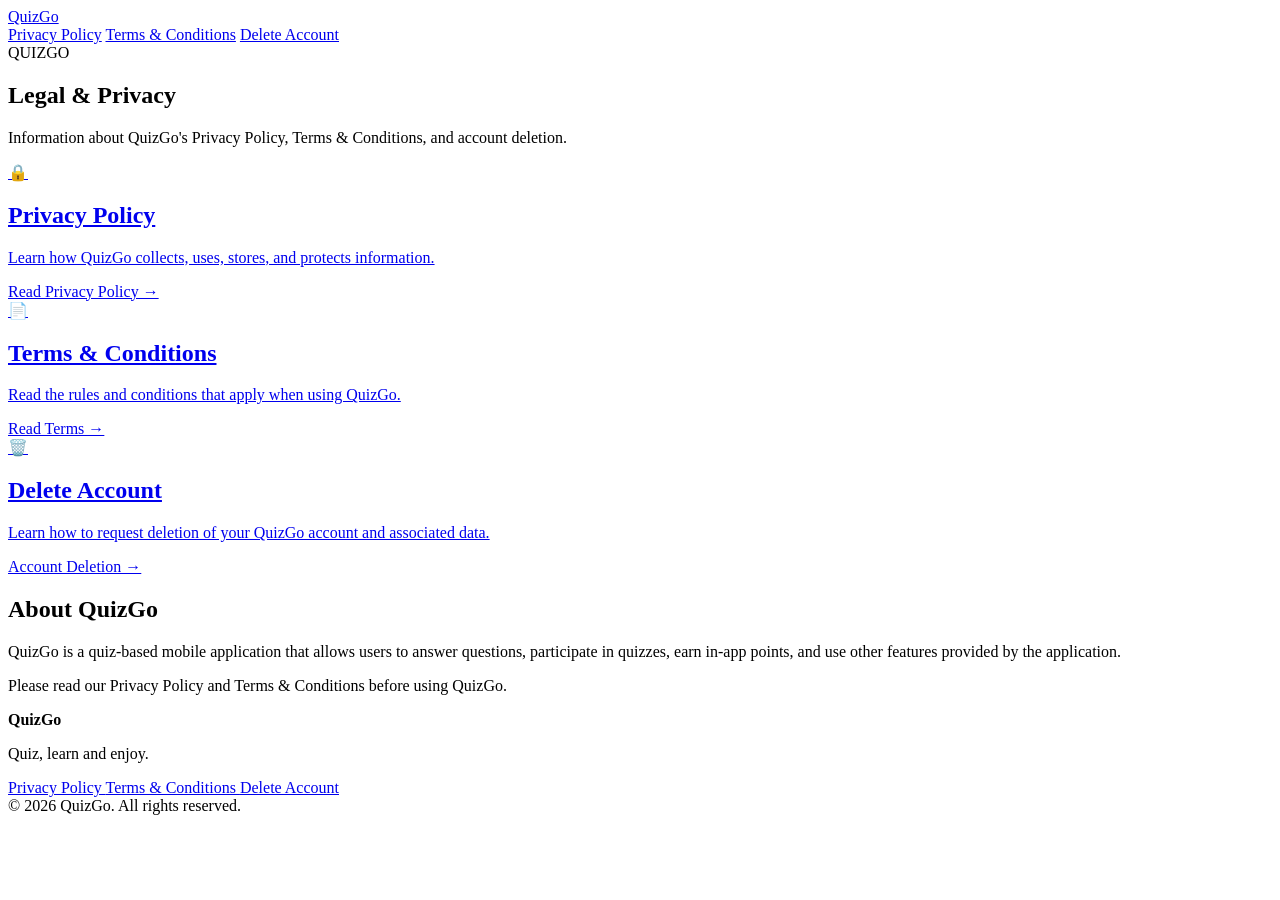
==== index.html @ be1265e0 "Create index.html" ====
<!DOCTYPE html>
<html lang="en">
<head>
    <meta charset="UTF-8">
    <meta name="viewport" content="width=device-width, initial-scale=1.0">

    <title>QuizGo - Legal</title>

    <meta name="description"
          content="QuizGo Privacy Policy, Terms and Conditions, and Account Deletion information.">

    <link rel="stylesheet" href="style.css">
</head>

<body>

<header class="site-header">
    <div class="container header-inner">
        <a href="index.html" class="logo">QuizGo</a>

        <nav>
            <a href="privacy-policy.html">Privacy Policy</a>
            <a href="terms-and-conditions.html">Terms & Conditions</a>
            <a href="delete-account.html">Delete Account</a>
        </nav>
    </div>
</header>


<main>

<section class="hero">
    <div class="container">

        <div class="badge">QUIZGO</div>

        <h1>Legal & Privacy</h1>

        <p>
            Information about QuizGo's Privacy Policy,
            Terms & Conditions, and account deletion.
        </p>

    </div>
</section>


<section class="cards-section">

    <div class="container">

        <div class="cards">

            <a href="privacy-policy.html" class="card">

                <div class="card-icon">
                    🔒
                </div>

                <h2>Privacy Policy</h2>

                <p>
                    Learn how QuizGo collects, uses, stores,
                    and protects information.
                </p>

                <span class="card-link">
                    Read Privacy Policy →
                </span>

            </a>


            <a href="terms-and-conditions.html" class="card">

                <div class="card-icon">
                    📄
                </div>

                <h2>Terms & Conditions</h2>

                <p>
                    Read the rules and conditions that apply
                    when using QuizGo.
                </p>

                <span class="card-link">
                    Read Terms →
                </span>

            </a>


            <a href="delete-account.html" class="card">

                <div class="card-icon">
                    🗑️
                </div>

                <h2>Delete Account</h2>

                <p>
                    Learn how to request deletion of your
                    QuizGo account and associated data.
                </p>

                <span class="card-link">
                    Account Deletion →
                </span>

            </a>

        </div>

    </div>
</section>


<section class="about">

    <div class="container narrow">

        <h2>About QuizGo</h2>

        <p>
            QuizGo is a quiz-based mobile application that
            allows users to answer questions, participate in
            quizzes, earn in-app points, and use other features
            provided by the application.
        </p>

        <p>
            Please read our Privacy Policy and Terms &
            Conditions before using QuizGo.
        </p>

    </div>

</section>

</main>


<footer>

    <div class="container footer-inner">

        <div>
            <strong>QuizGo</strong>
            <p>Quiz, learn and enjoy.</p>
        </div>

        <div class="footer-links">

            <a href="privacy-policy.html">
                Privacy Policy
            </a>

            <a href="terms-and-conditions.html">
                Terms & Conditions
            </a>

            <a href="delete-account.html">
                Delete Account
            </a>

        </div>

    </div>

    <div class="copyright">
        © 2026 QuizGo. All rights reserved.
    </div>

</footer>

</body>
</html>
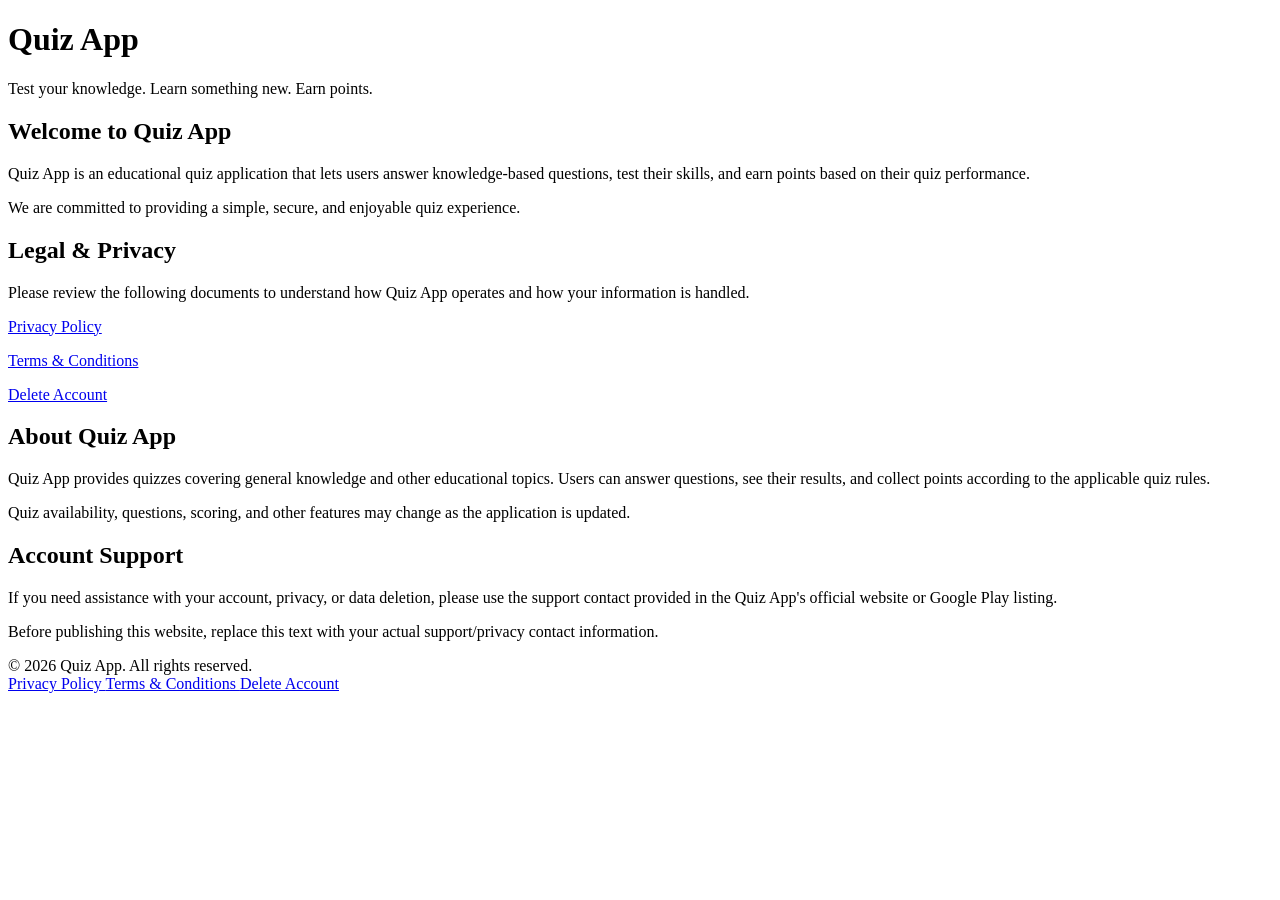
==== commit a8f2368c: "Update index.html" ====
--- a/index.html
+++ b/index.html
@@ -1,176 +1,125 @@
-<!DOCTYPE html>
+<!doctype html>
 <html lang="en">
 <head>
-    <meta charset="UTF-8">
-    <meta name="viewport" content="width=device-width, initial-scale=1.0">
-
-    <title>QuizGo - Legal</title>
-
-    <meta name="description"
-          content="QuizGo Privacy Policy, Terms and Conditions, and Account Deletion information.">
-
-    <link rel="stylesheet" href="style.css">
+  <meta charset="utf-8">
+  <meta name="viewport" content="width=device-width, initial-scale=1">
+  <meta name="description" content="Quiz App - Educational Quiz Application">
+  <title>Quiz App</title>
+  <link rel="stylesheet" href="styles.css">
 </head>
 
 <body>
 
 <header class="site-header">
-    <div class="container header-inner">
-        <a href="index.html" class="logo">QuizGo</a>
-
-        <nav>
-            <a href="privacy-policy.html">Privacy Policy</a>
-            <a href="terms-and-conditions.html">Terms & Conditions</a>
-            <a href="delete-account.html">Delete Account</a>
-        </nav>
-    </div>
+  <div class="container">
+    <h1>Quiz App</h1>
+    <p>Test your knowledge. Learn something new. Earn points.</p>
+  </div>
 </header>
 
+<main class="content container">
 
-<main>
+  <section class="card">
+    <h2>Welcome to Quiz App</h2>
 
-<section class="hero">
-    <div class="container">
+    <p>
+      Quiz App is an educational quiz application that lets users answer
+      knowledge-based questions, test their skills, and earn points based on
+      their quiz performance.
+    </p>
 
-        <div class="badge">QUIZGO</div>
-
-        <h1>Legal & Privacy</h1>
-
-        <p>
-            Information about QuizGo's Privacy Policy,
-            Terms & Conditions, and account deletion.
-        </p>
-
-    </div>
-</section>
+    <p>
+      We are committed to providing a simple, secure, and enjoyable quiz
+      experience.
+    </p>
+  </section>
 
 
-<section class="cards-section">
+  <section class="card">
+    <h2>Legal &amp; Privacy</h2>
 
-    <div class="container">
+    <p>
+      Please review the following documents to understand how Quiz App
+      operates and how your information is handled.
+    </p>
 
-        <div class="cards">
+    <p>
+      <a class="btn" href="privacy-policy.html">
+        Privacy Policy
+      </a>
+    </p>
 
-            <a href="privacy-policy.html" class="card">
+    <p>
+      <a class="btn" href="terms-and-conditions.html">
+        Terms &amp; Conditions
+      </a>
+    </p>
 
-                <div class="card-icon">
-                    🔒
-                </div>
-
-                <h2>Privacy Policy</h2>
-
-                <p>
-                    Learn how QuizGo collects, uses, stores,
-                    and protects information.
-                </p>
-
-                <span class="card-link">
-                    Read Privacy Policy →
-                </span>
-
-            </a>
+    <p>
+      <a class="btn btn-danger" href="delete-account.html">
+        Delete Account
+      </a>
+    </p>
+  </section>
 
 
-            <a href="terms-and-conditions.html" class="card">
+  <section class="card">
+    <h2>About Quiz App</h2>
 
-                <div class="card-icon">
-                    📄
-                </div>
+    <p>
+      Quiz App provides quizzes covering general knowledge and other
+      educational topics. Users can answer questions, see their results,
+      and collect points according to the applicable quiz rules.
+    </p>
 
-                <h2>Terms & Conditions</h2>
-
-                <p>
-                    Read the rules and conditions that apply
-                    when using QuizGo.
-                </p>
-
-                <span class="card-link">
-                    Read Terms →
-                </span>
-
-            </a>
+    <p>
+      Quiz availability, questions, scoring, and other features may change
+      as the application is updated.
+    </p>
+  </section>
 
 
-            <a href="delete-account.html" class="card">
+  <section class="card">
+    <h2>Account Support</h2>
 
-                <div class="card-icon">
-                    🗑️
-                </div>
+    <p>
+      If you need assistance with your account, privacy, or data deletion,
+      please use the support contact provided in the Quiz App's official
+      website or Google Play listing.
+    </p>
 
-                <h2>Delete Account</h2>
-
-                <p>
-                    Learn how to request deletion of your
-                    QuizGo account and associated data.
-                </p>
-
-                <span class="card-link">
-                    Account Deletion →
-                </span>
-
-            </a>
-
-        </div>
-
-    </div>
-</section>
-
-
-<section class="about">
-
-    <div class="container narrow">
-
-        <h2>About QuizGo</h2>
-
-        <p>
-            QuizGo is a quiz-based mobile application that
-            allows users to answer questions, participate in
-            quizzes, earn in-app points, and use other features
-            provided by the application.
-        </p>
-
-        <p>
-            Please read our Privacy Policy and Terms &
-            Conditions before using QuizGo.
-        </p>
-
-    </div>
-
-</section>
+    <p class="warning">
+      Before publishing this website, replace this text with your actual
+      support/privacy contact information.
+    </p>
+  </section>
 
 </main>
 
 
-<footer>
+<footer class="footer">
 
-    <div class="container footer-inner">
+  <div class="container">
 
-        <div>
-            <strong>QuizGo</strong>
-            <p>Quiz, learn and enjoy.</p>
-        </div>
-
-        <div class="footer-links">
-
-            <a href="privacy-policy.html">
-                Privacy Policy
-            </a>
-
-            <a href="terms-and-conditions.html">
-                Terms & Conditions
-            </a>
-
-            <a href="delete-account.html">
-                Delete Account
-            </a>
-
-        </div>
-
+    <div>
+      © 2026 Quiz App. All rights reserved.
     </div>
 
-    <div class="copyright">
-        © 2026 QuizGo. All rights reserved.
+    <div>
+      <a href="privacy-policy.html">
+        Privacy Policy
+      </a>
+
+      <a href="terms-and-conditions.html">
+        Terms &amp; Conditions
+      </a>
+
+      <a href="delete-account.html">
+        Delete Account
+      </a>
     </div>
+
+  </div>
 
 </footer>
 
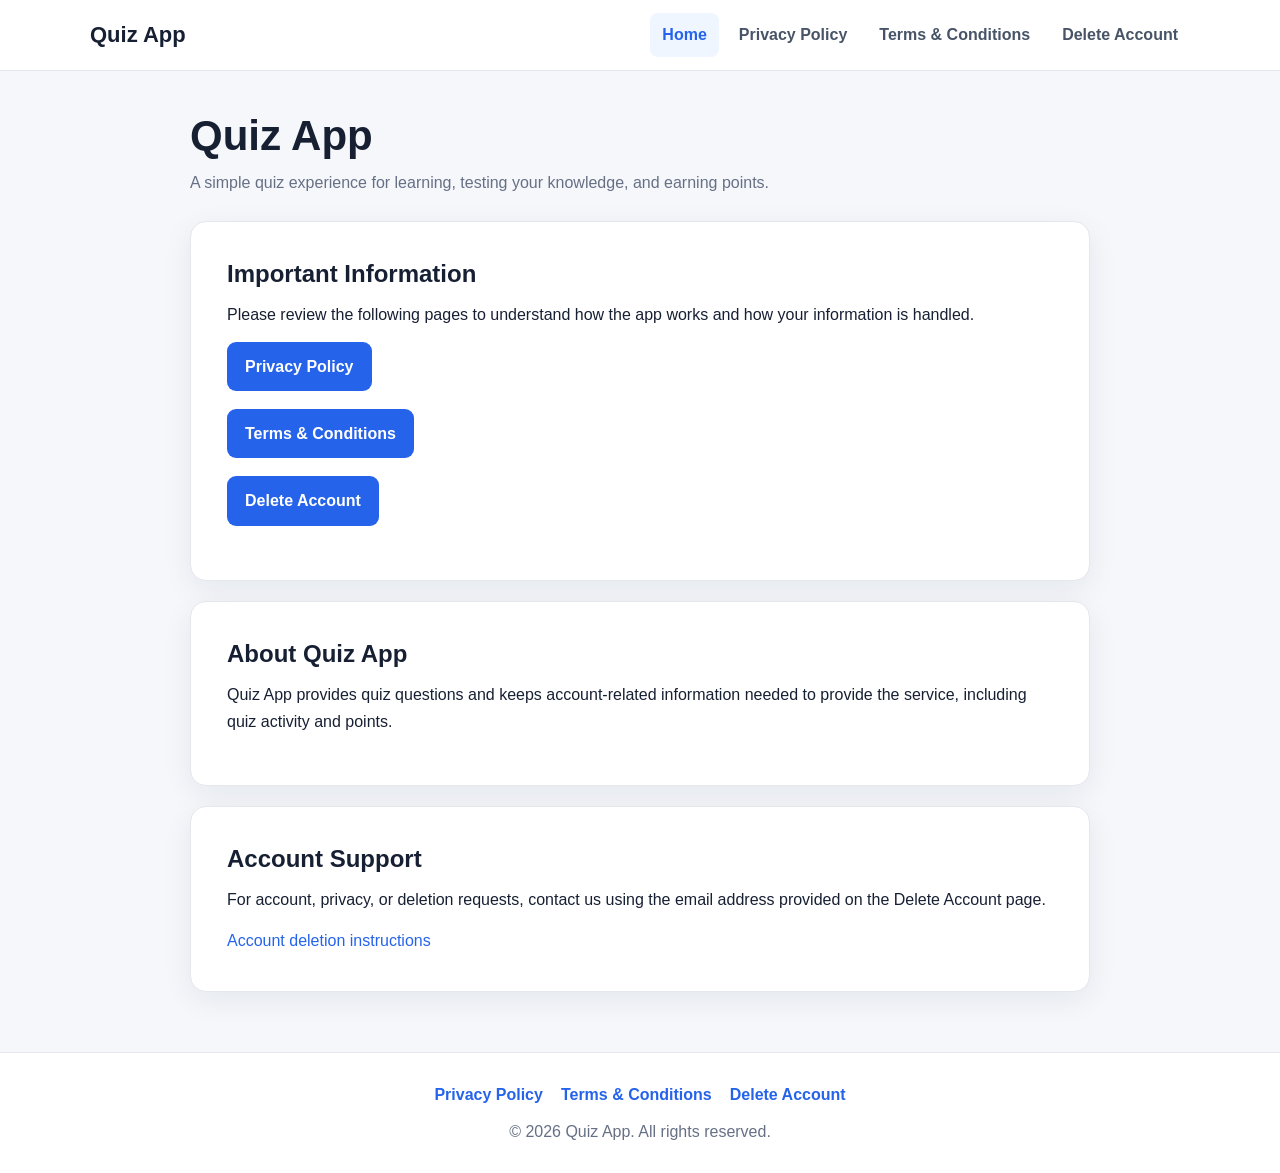
==== commit 13bdc2c9: "Update index.html" ====
--- a/index.html
+++ b/index.html
@@ -1,127 +1,20 @@
-<!doctype html>
-<html lang="en">
-<head>
-  <meta charset="utf-8">
-  <meta name="viewport" content="width=device-width, initial-scale=1">
-  <meta name="description" content="Quiz App - Educational Quiz Application">
-  <title>Quiz App</title>
-  <link rel="stylesheet" href="styles.css">
-</head>
-
-<body>
-
-<header class="site-header">
-  <div class="container">
-    <h1>Quiz App</h1>
-    <p>Test your knowledge. Learn something new. Earn points.</p>
-  </div>
-</header>
-
-<main class="content container">
-
-  <section class="card">
-    <h2>Welcome to Quiz App</h2>
-
-    <p>
-      Quiz App is an educational quiz application that lets users answer
-      knowledge-based questions, test their skills, and earn points based on
-      their quiz performance.
-    </p>
-
-    <p>
-      We are committed to providing a simple, secure, and enjoyable quiz
-      experience.
-    </p>
-  </section>
-
-
-  <section class="card">
-    <h2>Legal &amp; Privacy</h2>
-
-    <p>
-      Please review the following documents to understand how Quiz App
-      operates and how your information is handled.
-    </p>
-
-    <p>
-      <a class="btn" href="privacy-policy.html">
-        Privacy Policy
-      </a>
-    </p>
-
-    <p>
-      <a class="btn" href="terms-and-conditions.html">
-        Terms &amp; Conditions
-      </a>
-    </p>
-
-    <p>
-      <a class="btn btn-danger" href="delete-account.html">
-        Delete Account
-      </a>
-    </p>
-  </section>
-
-
-  <section class="card">
-    <h2>About Quiz App</h2>
-
-    <p>
-      Quiz App provides quizzes covering general knowledge and other
-      educational topics. Users can answer questions, see their results,
-      and collect points according to the applicable quiz rules.
-    </p>
-
-    <p>
-      Quiz availability, questions, scoring, and other features may change
-      as the application is updated.
-    </p>
-  </section>
-
-
-  <section class="card">
-    <h2>Account Support</h2>
-
-    <p>
-      If you need assistance with your account, privacy, or data deletion,
-      please use the support contact provided in the Quiz App's official
-      website or Google Play listing.
-    </p>
-
-    <p class="warning">
-      Before publishing this website, replace this text with your actual
-      support/privacy contact information.
-    </p>
-  </section>
-
-</main>
-
-
-<footer class="footer">
-
-  <div class="container">
-
-    <div>
-      © 2026 Quiz App. All rights reserved.
-    </div>
-
-    <div>
-      <a href="privacy-policy.html">
-        Privacy Policy
-      </a>
-
-      <a href="terms-and-conditions.html">
-        Terms &amp; Conditions
-      </a>
-
-      <a href="delete-account.html">
-        Delete Account
-      </a>
-    </div>
-
-  </div>
-
-</footer>
-
-</body>
-</html>
+<!DOCTYPE html><html lang="en"><head>
+<meta charset="UTF-8"><meta name="viewport" content="width=device-width, initial-scale=1.0">
+<meta name="description" content="Home - Quiz App"><title>Home - Quiz App</title>
+<link rel="stylesheet" href="styles.css"></head><body><header class="site-header"><div class="header-inner">
+<a class="logo" href="index.html">Quiz App</a>
+<nav class="nav" aria-label="Main navigation">
+<a href="index.html" class="active">Home</a>
+<a href="privacy-policy.html" class="">Privacy Policy</a>
+<a href="terms-and-conditions.html" class="">Terms &amp; Conditions</a>
+<a href="delete-account.html" class="">Delete Account</a>
+</nav></div></header>
+<main class="container"><section class="hero"><h1>Quiz App</h1><p>A simple quiz experience for learning, testing your knowledge, and earning points.</p></section>
+<section class="card"><h2>Important Information</h2><p>Please review the following pages to understand how the app works and how your information is handled.</p>
+<p><a class="button" href="privacy-policy.html">Privacy Policy</a></p><p><a class="button" href="terms-and-conditions.html">Terms &amp; Conditions</a></p><p><a class="button" href="delete-account.html">Delete Account</a></p></section>
+<section class="card"><h2>About Quiz App</h2><p>Quiz App provides quiz questions and keeps account-related information needed to provide the service, including quiz activity and points.</p></section>
+<section class="card"><h2>Account Support</h2><p>For account, privacy, or deletion requests, contact us using the email address provided on the Delete Account page.</p><a href="delete-account.html">Account deletion instructions</a></section></main>
+<footer class="site-footer"><div class="footer-links">
+<a href="privacy-policy.html">Privacy Policy</a><a href="terms-and-conditions.html">Terms &amp; Conditions</a><a href="delete-account.html">Delete Account</a>
+</div><div>&copy; 2026 Quiz App. All rights reserved.</div></footer>
+</body></html>
--- a/styles.css
+++ b/styles.css
@@ -0,0 +1 @@
+*{box-sizing:border-box}html{scroll-behavior:smooth}body{margin:0;background:#f5f7fb;color:#172033;font-family:-apple-system,BlinkMacSystemFont,"Segoe UI",Roboto,Arial,sans-serif;line-height:1.7;font-size:16px}a{color:#2563eb;text-decoration:none}a:hover{text-decoration:underline}.site-header{background:#fff;border-bottom:1px solid #e4e7ec;position:sticky;top:0;z-index:10}.header-inner{width:min(1100px,calc(100% - 32px));margin:auto;min-height:70px;display:flex;align-items:center;justify-content:space-between;gap:20px}.logo{color:#172033;font-size:22px;font-weight:800;white-space:nowrap}.logo:hover{text-decoration:none;color:#2563eb}.nav{display:flex;flex-wrap:wrap;justify-content:flex-end;gap:8px}.nav a{color:#475467;font-weight:600;padding:8px 12px;border-radius:8px}.nav a:hover,.nav a.active{color:#2563eb;background:#eff6ff;text-decoration:none}.container{width:min(900px,calc(100% - 32px));margin:40px auto 60px}.hero{margin-bottom:24px}.hero h1{margin:0 0 8px;font-size:clamp(30px,5vw,42px);line-height:1.2}.hero p{margin:0;color:#667085}.card{background:#fff;border:1px solid #e4e7ec;border-radius:16px;box-shadow:0 8px 30px rgba(16,24,40,.07);padding:clamp(22px,5vw,36px);margin-bottom:20px}.card h2{margin:0 0 12px;font-size:24px;line-height:1.3}.card h3{margin:24px 0 8px;font-size:18px}.card p{margin:0 0 14px}.card ul,.card ol{padding-left:24px;margin-top:8px}.card li{margin-bottom:8px}.info-box,.warning-box,.success-box{padding:16px 18px;border-radius:12px;margin:18px 0;border:1px solid}.info-box{background:#eff6ff;border-color:#bfdbfe}.warning-box{background:#fef2f2;border-color:#fecaca}.success-box{background:#ecfdf3;border-color:#a7f3d0;color:#027a48}.email-box{display:inline-block;margin:8px 0 16px;padding:13px 16px;border-radius:10px;background:#eff6ff;border:1px solid #bfdbfe;font-weight:700;overflow-wrap:anywhere}.button{display:inline-block;background:#2563eb;color:#fff;padding:11px 18px;border-radius:9px;font-weight:700;margin-bottom:4px}.button:hover{background:#1d4ed8;color:#fff;text-decoration:none}.site-footer{border-top:1px solid #e4e7ec;background:#fff;padding:28px 16px;color:#667085;text-align:center}.footer-links{display:flex;flex-wrap:wrap;justify-content:center;gap:8px 18px;margin-bottom:10px}.footer-links a{font-weight:600}.small{font-size:14px;color:#667085}@media(max-width:700px){.site-header{position:static}.header-inner{padding:14px 0;align-items:flex-start;flex-direction:column;gap:8px}.nav{justify-content:flex-start;width:100%}.nav a{padding:7px 9px;font-size:14px}.container{width:min(100% - 22px,900px);margin-top:24px;margin-bottom:40px}.card{padding:20px;border-radius:13px}.card h2{font-size:21px}}@media(max-width:420px){body{font-size:15px}.logo{font-size:20px}.nav{gap:4px}.nav a{padding:6px 7px;font-size:13px}}
